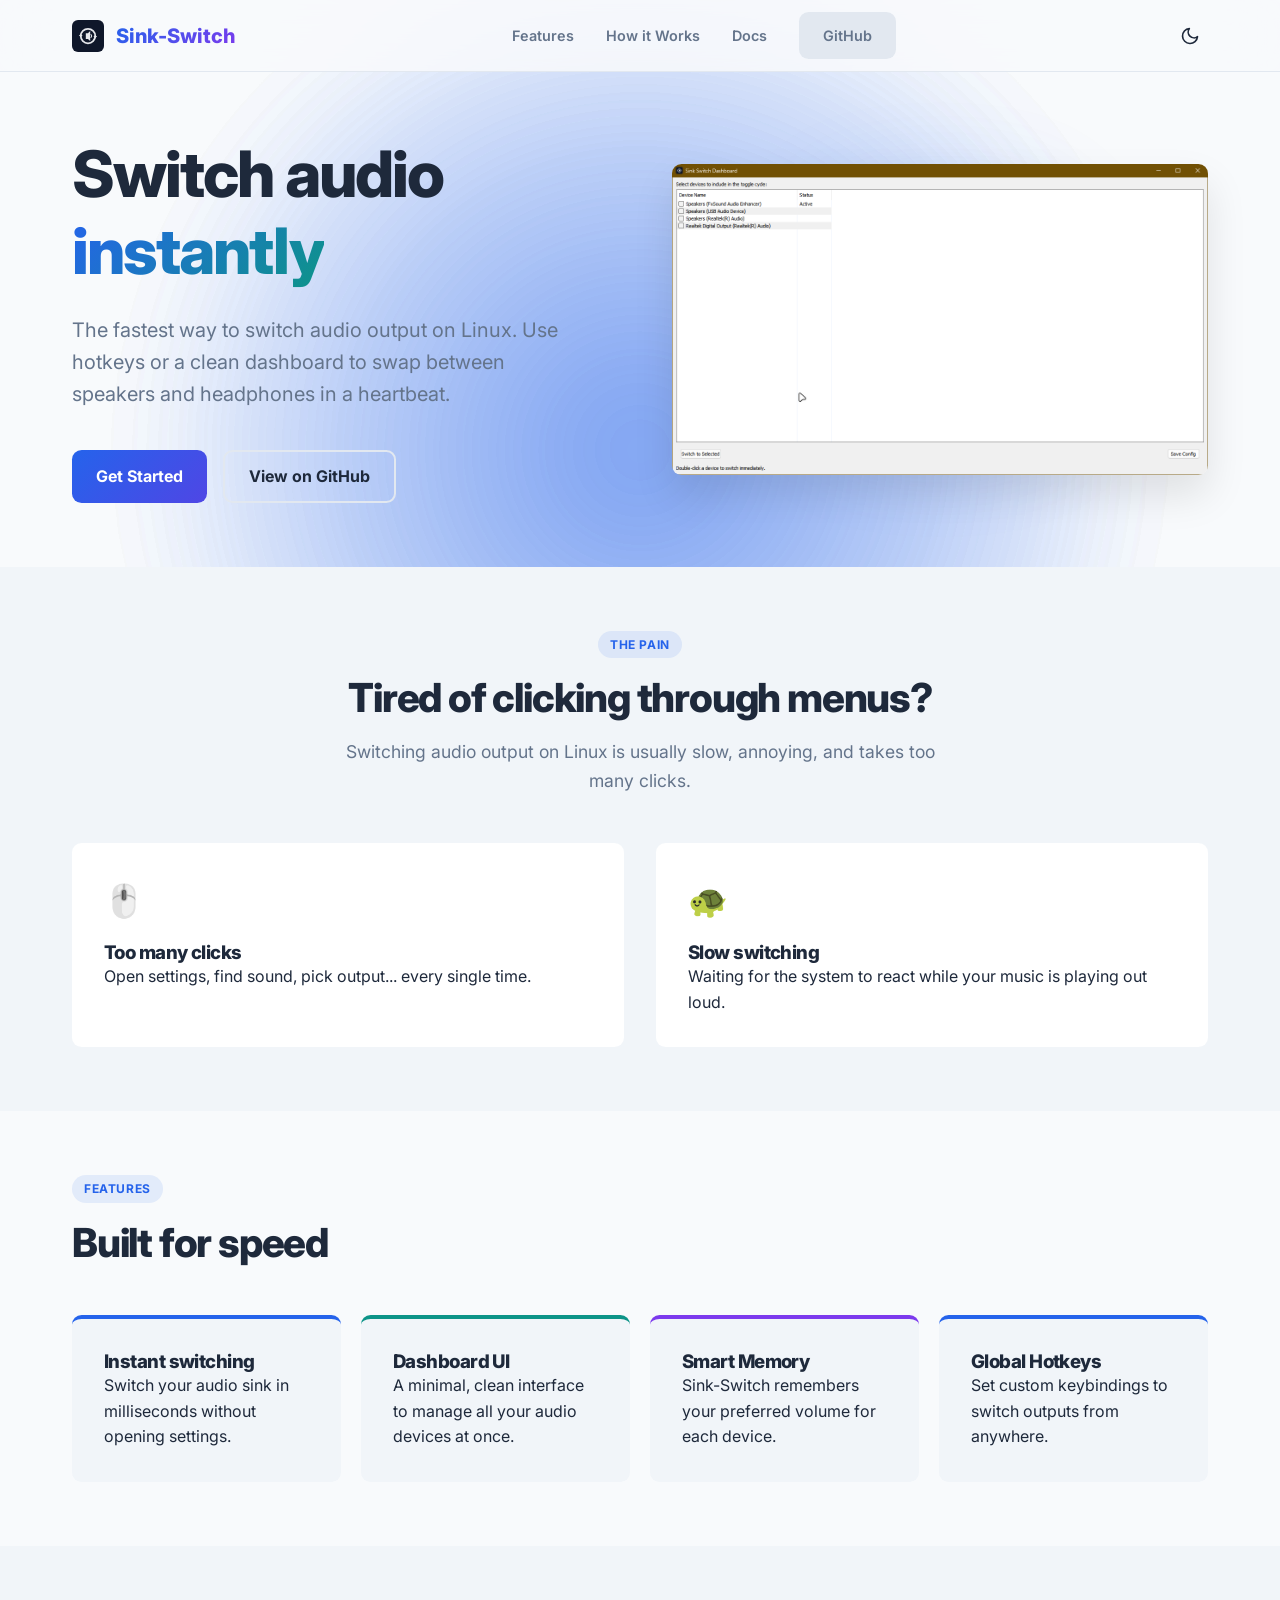
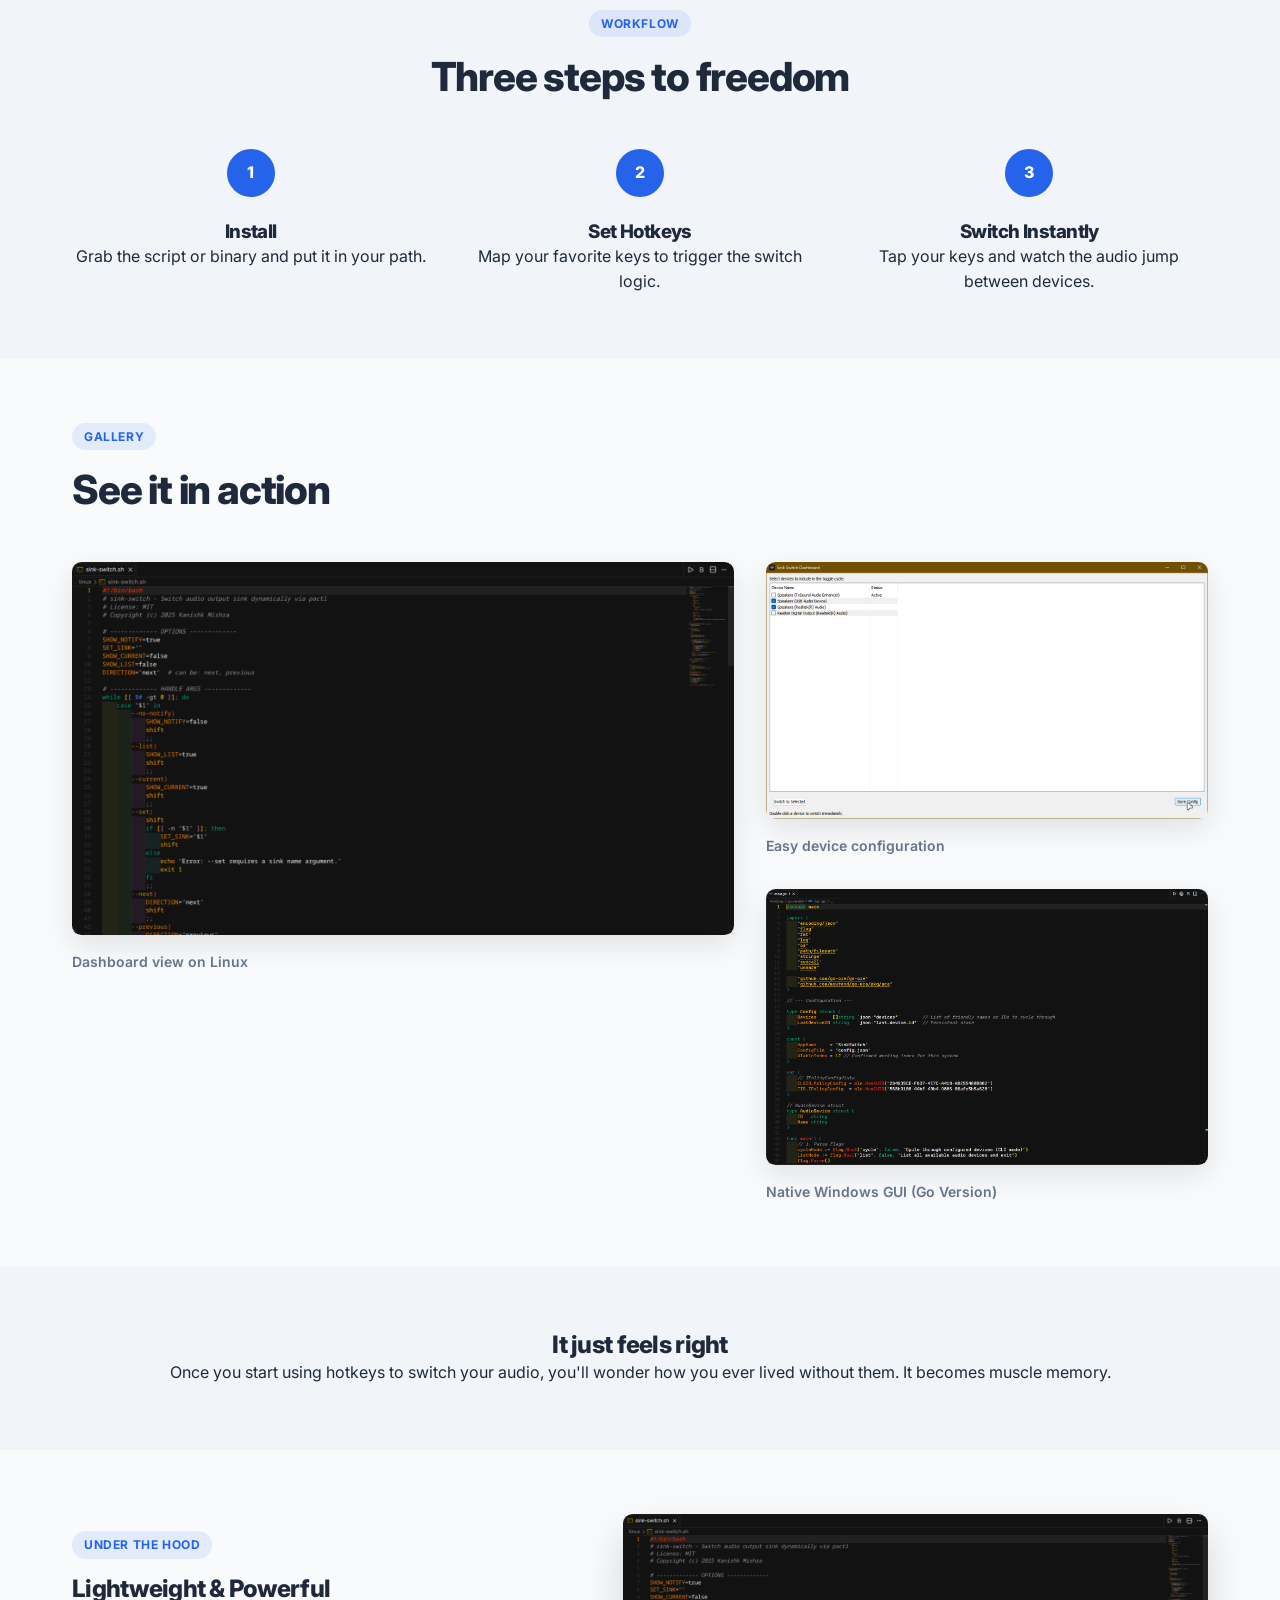
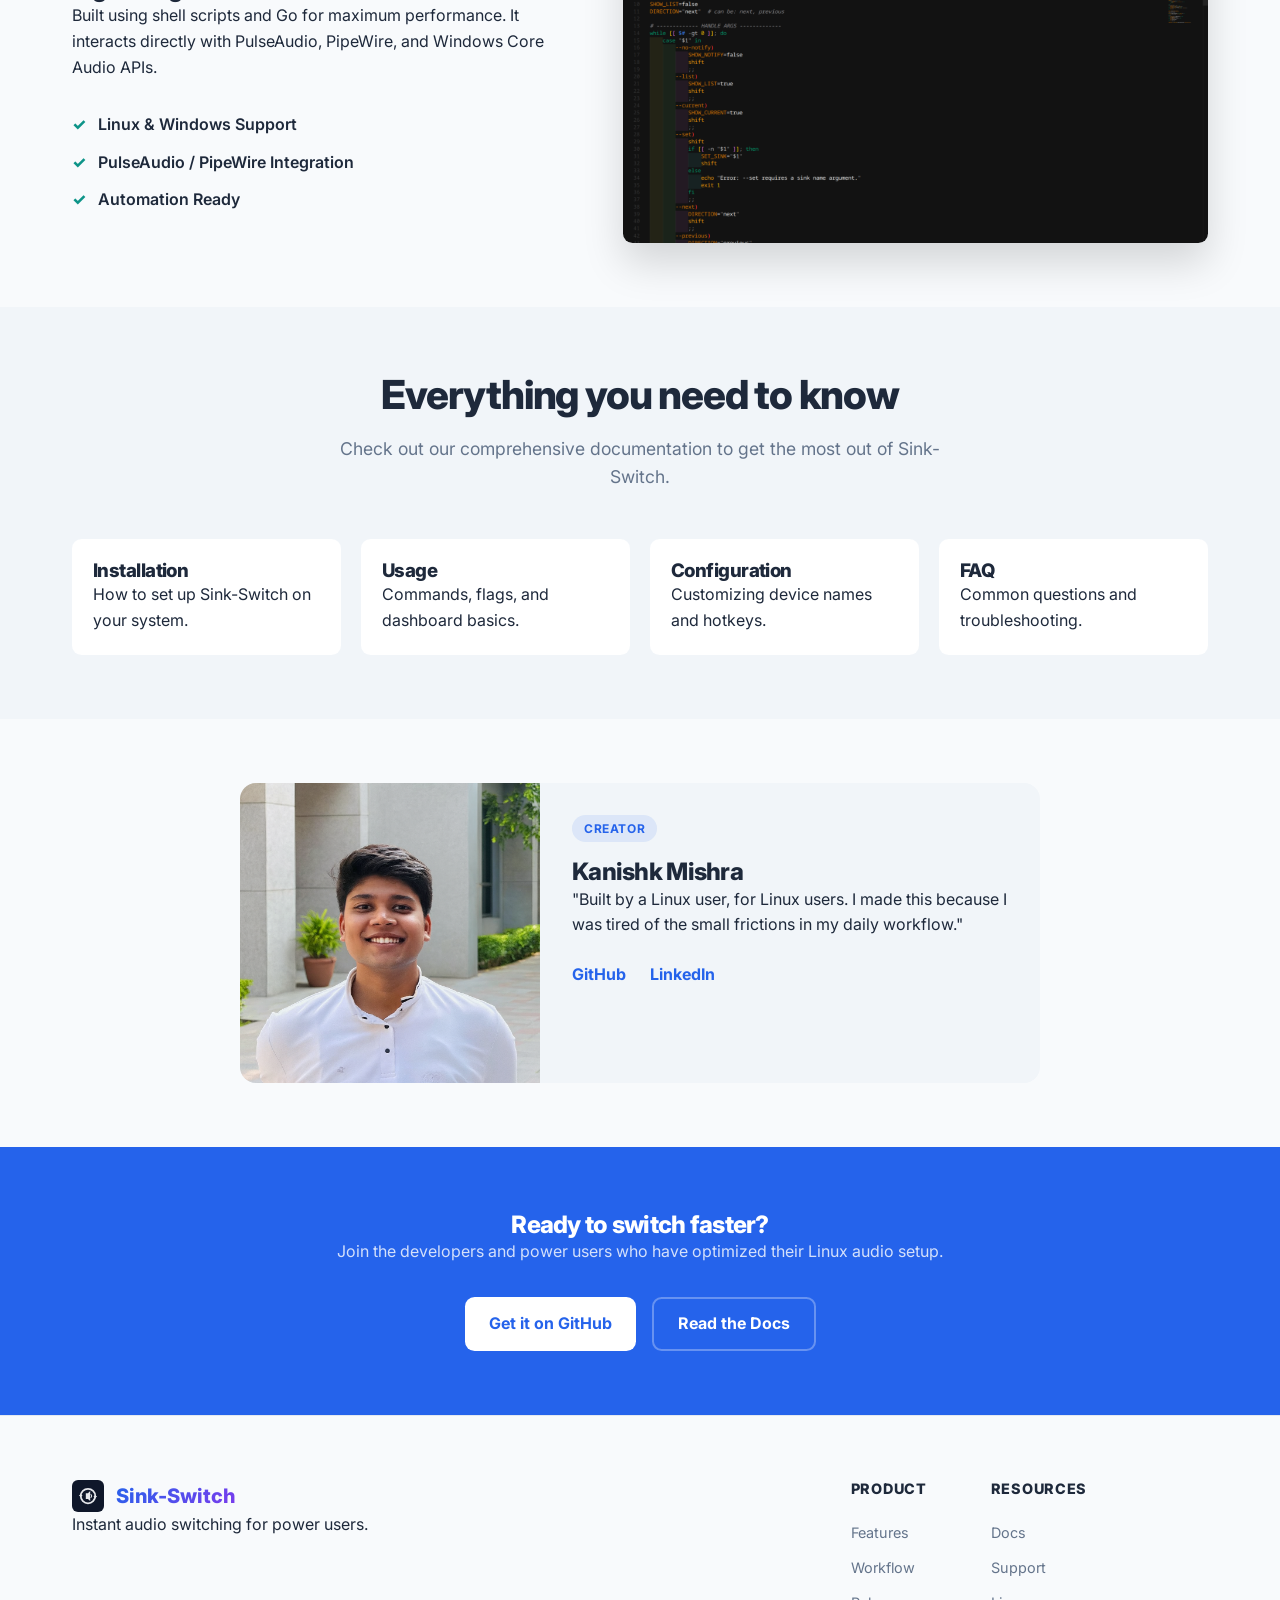
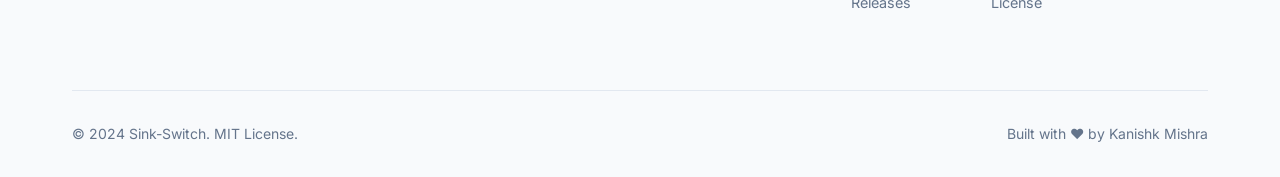
==== site/index.html @ eeabbedd "Added a site dir" ====
<!DOCTYPE html>
<html lang="en">
<head>
    <meta charset="UTF-8">
    <meta name="viewport" content="width=device-width, initial-scale=1.0">
    <title>Sink-Switch | Instant Audio Switching</title>
    <link rel="preconnect" href="https://fonts.googleapis.com">
    <link rel="preconnect" href="https://fonts.gstatic.com" crossorigin>
    <link href="https://fonts.googleapis.com/css2?family=Inter:wght@400;600;700;800&family=JetBrains+Mono&display=swap" rel="stylesheet">
    <link rel="stylesheet" href="style.css">
    <script>
        (function() {
            const theme = localStorage.getItem('theme') || (window.matchMedia('(prefers-color-scheme: dark)').matches ? 'dark' : 'light');
            if (theme === 'dark') document.documentElement.classList.add('dark-theme');
        })();
    </script>
</head>
<body>
    <header>
        <div class="container nav-container">
            <div class="logo">
                <img src="assets/logo.svg" alt="Sink-Switch Logo" class="logo-img">
                <span class="logo-text">Sink-Switch</span>
            </div>
            <nav class="desktop-nav">
                <a href="#features">Features</a>
                <a href="#how-it-works">How it Works</a>
                <a href="docs/getting-started/index.html">Docs</a>
                <a href="https://github.com/kanishkmishra/Sink-Switch" class="btn btn-secondary">GitHub</a>
            </nav>
            <button id="theme-toggle" aria-label="Toggle Theme">
                <svg class="sun-icon" xmlns="http://www.w3.org/2000/svg" width="20" height="20" viewBox="0 0 24 24" fill="none" stroke="currentColor" stroke-width="2" stroke-linecap="round" stroke-linejoin="round"><circle cx="12" cy="12" r="5"/><line x1="12" y1="1" x2="12" y2="3"/><line x1="12" y1="21" x2="12" y2="23"/><line x1="4.22" y1="4.22" x2="5.64" y2="5.64"/><line x1="18.36" y1="18.36" x2="19.78" y2="19.78"/><line x1="1" y1="12" x2="3" y2="12"/><line x1="21" y1="12" x2="23" y2="12"/><line x1="4.22" y1="19.78" x2="5.64" y2="18.36"/><line x1="18.36" y1="5.64" x2="19.78" y2="4.22"/></svg>
                <svg class="moon-icon" xmlns="http://www.w3.org/2000/svg" width="20" height="20" viewBox="0 0 24 24" fill="none" stroke="currentColor" stroke-width="2" stroke-linecap="round" stroke-linejoin="round"><path d="M21 12.79A9 9 0 1 1 11.21 3 7 7 0 0 0 21 12.79z"/></svg>
            </button>
            <button id="mobile-menu-toggle" aria-label="Toggle Menu">
                <span></span>
                <span></span>
                <span></span>
            </button>
        </div>
    </header>

    <main>
        <!-- Hero Section -->
        <section class="hero section-spacing">
            <div class="container">
                <div class="hero-content">
                    <h1 class="hero-headline">Switch audio <span class="accent-text">instantly</span></h1>
                    <p class="hero-subheadline">The fastest way to switch audio output on Linux. Use hotkeys or a clean dashboard to swap between speakers and headphones in a heartbeat.</p>
                    <div class="hero-ctas">
                        <a href="#how-it-works" class="btn btn-primary">Get Started</a>
                        <a href="https://github.com/kanishkmishra/Sink-Switch" class="btn btn-outline">View on GitHub</a>
                    </div>
                </div>
                <div class="hero-visual halo-effect">
                    <img src="assets/sink_switch_gui.png" alt="Sink-Switch Dashboard" class="hero-image">
                </div>
            </div>
        </section>

        <!-- Problem Section -->
        <section class="problem section-spacing bg-low">
            <div class="container">
                <div class="section-header center">
                    <span class="badge">The Pain</span>
                    <h2>Tired of clicking through menus?</h2>
                    <p>Switching audio output on Linux is usually slow, annoying, and takes too many clicks.</p>
                </div>
                <div class="problem-grid">
                    <div class="problem-card">
                        <div class="icon">🖱️</div>
                        <h3>Too many clicks</h3>
                        <p>Open settings, find sound, pick output... every single time.</p>
                    </div>
                    <div class="problem-card">
                        <div class="icon">🐢</div>
                        <h3>Slow switching</h3>
                        <p>Waiting for the system to react while your music is playing out loud.</p>
                    </div>
                </div>
            </div>
        </section>

        <!-- Features Grid -->
        <section id="features" class="features section-spacing">
            <div class="container">
                <div class="section-header">
                    <span class="badge">Features</span>
                    <h2>Built for speed</h2>
                </div>
                <div class="features-grid">
                    <div class="feature-card accent-primary">
                        <h3>Instant switching</h3>
                        <p>Switch your audio sink in milliseconds without opening settings.</p>
                    </div>
                    <div class="feature-card accent-secondary">
                        <h3>Dashboard UI</h3>
                        <p>A minimal, clean interface to manage all your audio devices at once.</p>
                    </div>
                    <div class="feature-card accent-tertiary">
                        <h3>Smart Memory</h3>
                        <p>Sink-Switch remembers your preferred volume for each device.</p>
                    </div>
                    <div class="feature-card accent-primary">
                        <h3>Global Hotkeys</h3>
                        <p>Set custom keybindings to switch outputs from anywhere.</p>
                    </div>
                </div>
            </div>
        </section>

        <!-- How It Works -->
        <section id="how-it-works" class="how-it-works section-spacing bg-low">
            <div class="container">
                <div class="section-header center">
                    <span class="badge">Workflow</span>
                    <h2>Three steps to freedom</h2>
                </div>
                <div class="steps-grid">
                    <div class="step">
                        <div class="step-num">1</div>
                        <h3>Install</h3>
                        <p>Grab the script or binary and put it in your path.</p>
                    </div>
                    <div class="step">
                        <div class="step-num">2</div>
                        <h3>Set Hotkeys</h3>
                        <p>Map your favorite keys to trigger the switch logic.</p>
                    </div>
                    <div class="step">
                        <div class="step-num">3</div>
                        <h3>Switch Instantly</h3>
                        <p>Tap your keys and watch the audio jump between devices.</p>
                    </div>
                </div>
            </div>
        </section>

        <!-- Screenshots / Demo -->
        <section class="screenshots section-spacing">
            <div class="container">
                <div class="section-header">
                    <span class="badge">Gallery</span>
                    <h2>See it in action</h2>
                </div>
                <div class="screenshots-grid">
                    <div class="screenshot-item halo-effect">
                        <img src="assets/linux_version_sink_switch.png" alt="Linux Dashboard UI">
                        <p class="caption">Dashboard view on Linux</p>
                    </div>
                    <div class="screenshot-item halo-effect">
                        <img src="assets/sink_switch_configuration.png" alt="Configuration UI">
                        <p class="caption">Easy device configuration</p>
                    </div>
                    <div class="screenshot-item halo-effect">
                        <img src="assets/go_version.png" alt="Windows Go Version">
                        <p class="caption">Native Windows GUI (Go Version)</p>
                    </div>
                </div>
            </div>
        </section>

        <!-- Experience Section -->
        <section class="experience section-spacing bg-low">
            <div class="container">
                <div class="experience-content center">
                    <h2>It just feels right</h2>
                    <p>Once you start using hotkeys to switch your audio, you'll wonder how you ever lived without them. It becomes muscle memory.</p>
                </div>
            </div>
        </section>

        <!-- Light Tech Section -->
        <section class="tech section-spacing">
            <div class="container">
                <div class="tech-grid">
                    <div class="tech-info">
                        <span class="badge">Under the hood</span>
                        <h2>Lightweight & Powerful</h2>
                        <p>Built using shell scripts and Go for maximum performance. It interacts directly with PulseAudio, PipeWire, and Windows Core Audio APIs.</p>
                        <ul class="tech-list">
                            <li>Linux & Windows Support</li>
                            <li>PulseAudio / PipeWire Integration</li>
                            <li>Automation Ready</li>
                        </ul>
                    </div>
                    <div class="tech-visual">
                        <img src="assets/linux_version_sink_switch.png" alt="Code Screenshot" class="code-img">
                    </div>
                </div>
            </div>
        </section>

        <!-- Docs Preview Section -->
        <section class="docs-preview section-spacing bg-low">
            <div class="container">
                <div class="section-header center">
                    <h2>Everything you need to know</h2>
                    <p>Check out our comprehensive documentation to get the most out of Sink-Switch.</p>
                </div>
                <div class="docs-grid">
                    <a href="docs/installation/index.html" class="docs-card">
                        <h3>Installation</h3>
                        <p>How to set up Sink-Switch on your system.</p>
                    </a>
                    <a href="docs/usage/index.html" class="docs-card">
                        <h3>Usage</h3>
                        <p>Commands, flags, and dashboard basics.</p>
                    </a>
                    <a href="docs/configuration/index.html" class="docs-card">
                        <h3>Configuration</h3>
                        <p>Customizing device names and hotkeys.</p>
                    </a>
                    <a href="docs/faq/index.html" class="docs-card">
                        <h3>FAQ</h3>
                        <p>Common questions and troubleshooting.</p>
                    </a>
                </div>
            </div>
        </section>

        <!-- Creator Section -->
        <section class="creator section-spacing">
            <div class="container">
                <div class="creator-card">
                    <div class="creator-image">
                        <img src="assets/profile.png" alt="Kanishk Mishra">
                    </div>
                    <div class="creator-info">
                        <span class="badge">Creator</span>
                        <h2>Kanishk Mishra</h2>
                        <p>"Built by a Linux user, for Linux users. I made this because I was tired of the small frictions in my daily workflow."</p>
                        <div class="social-links">
                            <a href="https://github.com/kanishkmishra">GitHub</a>
                            <a href="https://linkedin.com/in/kanishk-mishra">LinkedIn</a>
                        </div>
                    </div>
                </div>
            </div>
        </section>

        <!-- Final CTA Section -->
        <section class="final-cta section-spacing bg-primary">
            <div class="container center">
                <h2 class="text-white">Ready to switch faster?</h2>
                <p class="text-white-muted">Join the developers and power users who have optimized their Linux audio setup.</p>
                <div class="hero-ctas">
                    <a href="https://github.com/kanishkmishra/Sink-Switch" class="btn btn-white">Get it on GitHub</a>
                    <a href="docs/getting-started/index.html" class="btn btn-white-outline">Read the Docs</a>
                </div>
            </div>
        </section>
    </main>

    <footer>
        <div class="container">
            <div class="footer-grid">
                <div class="footer-brand">
                    <div class="logo">
                        <img src="assets/logo.svg" alt="Sink-Switch Logo" class="logo-img">
                        <span class="logo-text">Sink-Switch</span>
                    </div>
                    <p>Instant audio switching for power users.</p>
                </div>
                <div class="footer-links">
                    <div class="link-group">
                        <h4>Product</h4>
                        <a href="#features">Features</a>
                        <a href="#how-it-works">Workflow</a>
                        <a href="https://github.com/kanishkmishra/Sink-Switch">Releases</a>
                    </div>
                    <div class="link-group">
                        <h4>Resources</h4>
                        <a href="docs/getting-started/index.html">Docs</a>
                        <a href="https://github.com/kanishkmishra/Sink-Switch/issues">Support</a>
                        <a href="LICENSE">License</a>
                    </div>
                </div>
            </div>
            <div class="footer-bottom">
                <p>&copy; 2024 Sink-Switch. MIT License.</p>
                <p>Built with ❤️ by Kanishk Mishra</p>
            </div>
        </div>
    </footer>

    <script src="script.js"></script>
</body>
</html>
---- site/style.css ----
:root {
    /* Colors - Light Mode (Tonal Azure & Midnight Slate) */
    --surface: #f8fafc;
    --surface-low: #f1f5f9;
    --surface-lowest: #ffffff;
    --surface-high: #e2e8f0;
    --on-surface: #1e293b;
    --on-surface-muted: #64748b;
    
    --primary: #2563eb;
    --primary-container: rgba(37, 99, 235, 0.1);
    --on-primary: #ffffff;
    
    --secondary: #0d9488;
    --secondary-container: rgba(13, 148, 136, 0.1);
    
    --tertiary: #7c3aed;
    --tertiary-container: rgba(124, 58, 237, 0.1);

    /* Geometry */
    --radius-sm: 0.4rem;
    --radius-md: 0.6rem;
    --radius-lg: 1rem;

    /* Spacing */
    --space-sm: 0.75rem;
    --space-md: 1.25rem;
    --space-lg: 2rem;
    --space-xl: 4rem;

    --container-max: 1200px;
    --header-height: 72px;
    
    --transition: 0.3s cubic-bezier(0.4, 0, 0.2, 1);
}

.dark-theme {
    --surface: #0b0f1a;
    --surface-low: #161e2e;
    --surface-lowest: #05070a;
    --surface-high: #1e293b;
    --on-surface: #f1f5f9;
    --on-surface-muted: #94a3b8;
    
    --primary: #60a5fa;
    --primary-container: rgba(96, 165, 250, 0.15);
    
    --secondary: #2dd4bf;
    --secondary-container: rgba(45, 212, 191, 0.15);
}

/* Reset & Base */
* {
    margin: 0;
    padding: 0;
    box-sizing: border-box;
}

html {
    scroll-behavior: smooth;
}

body {
    font-family: 'Inter', -apple-system, BlinkMacSystemFont, sans-serif;
    background-color: var(--surface);
    color: var(--on-surface);
    line-height: 1.6;
    overflow-x: hidden;
}

h1, h2, h3, h4 {
    font-weight: 800;
    letter-spacing: -0.03em;
    line-height: 1.2;
}

a {
    text-decoration: none;
    color: inherit;
    transition: var(--transition);
}

img {
    max-width: 100%;
    height: auto;
    display: block;
}

.container {
    max-width: var(--container-max);
    margin: 0 auto;
    padding: 0 var(--space-lg);
}

.section-spacing {
    padding: var(--space-xl) 0;
}

.bg-low { background-color: var(--surface-low); }
.bg-primary { background-color: var(--primary); }

.center { text-align: center; }
.text-white { color: #ffffff; }
.text-white-muted { color: rgba(255, 255, 255, 0.8); }

/* Badge */
.badge {
    display: inline-block;
    padding: 0.25rem 0.75rem;
    background: var(--primary-container);
    color: var(--primary);
    border-radius: 100px;
    font-size: 0.75rem;
    font-weight: 700;
    text-transform: uppercase;
    letter-spacing: 0.05em;
    margin-bottom: 1rem;
}

/* Buttons */
.btn {
    display: inline-flex;
    align-items: center;
    justify-content: center;
    padding: 0.75rem 1.5rem;
    border-radius: var(--radius-md);
    font-weight: 700;
    cursor: pointer;
    transition: var(--transition);
    border: none;
}

.btn-primary {
    background: linear-gradient(135deg, var(--primary), #4f46e5);
    color: white;
}

.btn-primary:hover {
    transform: translateY(-2px);
    box-shadow: 0 8px 20px rgba(37, 99, 235, 0.3);
}

.btn-secondary {
    background: var(--surface-high);
    color: var(--on-surface);
}

.btn-outline {
    border: 2px solid var(--surface-high);
}

.btn-outline:hover {
    background: var(--surface-high);
}

.btn-white {
    background: white;
    color: var(--primary);
}

.btn-white-outline {
    border: 2px solid rgba(255, 255, 255, 0.3);
    color: white;
}

/* Header */
header {
    position: sticky;
    top: 0;
    z-index: 100;
    height: var(--header-height);
    background: rgba(248, 250, 252, 0.85);
    backdrop-filter: blur(24px);
    border-bottom: 1px solid var(--surface-high);
    transition: var(--transition);
}

.dark-theme header {
    background: rgba(11, 15, 26, 0.85);
}

.nav-container {
    display: flex;
    align-items: center;
    justify-content: space-between;
    height: 100%;
}

.logo {
    display: flex;
    align-items: center;
    gap: 0.75rem;
}

.logo-img {
    height: 32px;
    width: 32px;
}

.logo-text {
    font-size: 1.25rem;
    font-weight: 800;
    background: linear-gradient(135deg, var(--primary), var(--tertiary));
    -webkit-background-clip: text;
    -webkit-text-fill-color: transparent;
}

.desktop-nav {
    display: flex;
    align-items: center;
    gap: 2rem;
}

.desktop-nav a {
    font-weight: 600;
    font-size: 0.9rem;
    color: var(--on-surface-muted);
}

.desktop-nav a:hover {
    color: var(--primary);
}

#theme-toggle {
    background: none;
    border: none;
    color: var(--on-surface);
    cursor: pointer;
    padding: 0.5rem;
    display: flex;
    align-items: center;
    justify-content: center;
}

.sun-icon { display: none; }
.dark-theme .sun-icon { display: block; }
.dark-theme .moon-icon { display: none; }

#mobile-menu-toggle {
    display: none;
    background: none;
    border: none;
    cursor: pointer;
    flex-direction: column;
    gap: 4px;
    padding: 8px;
}

#mobile-menu-toggle span {
    display: block;
    width: 20px;
    height: 2px;
    background: var(--on-surface);
}

/* Hero */
.hero .container {
    display: grid;
    grid-template-columns: 1fr 1fr;
    gap: var(--space-xl);
    align-items: center;
}

.hero-headline {
    font-size: 4rem;
    margin-bottom: 1.5rem;
}

.accent-text {
    background: linear-gradient(135deg, var(--primary), var(--secondary));
    -webkit-background-clip: text;
    -webkit-text-fill-color: transparent;
}

.hero-subheadline {
    font-size: 1.25rem;
    color: var(--on-surface-muted);
    margin-bottom: 2.5rem;
    max-width: 500px;
}

.hero-ctas {
    display: flex;
    gap: 1rem;
}

.hero-visual {
    position: relative;
}

.hero-image {
    border-radius: var(--radius-md);
    box-shadow: 0 20px 40px rgba(0,0,0,0.1);
    z-index: 2;
    position: relative;
}

.halo-effect::after {
    content: '';
    position: absolute;
    top: 50%;
    left: 50%;
    transform: translate(-50%, -50%);
    width: 100%;
    height: 100%;
    background: radial-gradient(circle, var(--primary) 0%, transparent 65%);
    filter: blur(40px);
    opacity: 0.25;
    z-index: -1;
}

/* Problem Section */
.section-header {
    margin-bottom: 3rem;
}

.section-header h2 {
    font-size: 2.5rem;
    margin-bottom: 1rem;
}

.section-header p {
    color: var(--on-surface-muted);
    font-size: 1.1rem;
    max-width: 600px;
}

.section-header.center p {
    margin: 0 auto;
}

.problem-grid {
    display: grid;
    grid-template-columns: 1fr 1fr;
    gap: var(--space-lg);
}

.problem-card {
    background: var(--surface-lowest);
    padding: var(--space-lg);
    border-radius: var(--radius-md);
    transition: var(--transition);
}

.problem-card .icon {
    font-size: 2rem;
    margin-bottom: 1rem;
}

/* Features Grid */
.features-grid {
    display: grid;
    grid-template-columns: repeat(auto-fit, minmax(250px, 1fr));
    gap: var(--space-md);
}

.feature-card {
    background: var(--surface-low);
    padding: var(--space-lg);
    border-radius: var(--radius-md);
    border-top: 4px solid var(--primary);
    transition: var(--transition);
}

.feature-card:hover {
    transform: translateY(-4px);
    background: var(--surface-lowest);
    box-shadow: 0 12px 24px rgba(0,0,0,0.05);
}

.feature-card.accent-primary { border-top-color: var(--primary); }
.feature-card.accent-secondary { border-top-color: var(--secondary); }
.feature-card.accent-tertiary { border-top-color: var(--tertiary); }

/* Steps */
.steps-grid {
    display: grid;
    grid-template-columns: repeat(3, 1fr);
    gap: var(--space-lg);
}

.step {
    text-align: center;
}

.step-num {
    width: 48px;
    height: 48px;
    background: var(--primary);
    color: white;
    border-radius: 50%;
    display: flex;
    align-items: center;
    justify-content: center;
    font-weight: 800;
    margin: 0 auto 1.5rem;
}

/* Screenshots */
.screenshots-grid {
    display: grid;
    grid-template-columns: 1.5fr 1fr;
    grid-template-rows: auto auto;
    gap: var(--space-lg);
}

.screenshot-item:first-child {
    grid-row: span 2;
}

.screenshot-item img {
    border-radius: var(--radius-md);
    box-shadow: 0 10px 30px rgba(0,0,0,0.1);
    margin-bottom: 1rem;
}

.caption {
    font-size: 0.875rem;
    color: var(--on-surface-muted);
    font-weight: 600;
}

/* Tech Section */
.tech-grid {
    display: grid;
    grid-template-columns: 1fr 1.2fr;
    gap: var(--space-xl);
    align-items: center;
}

.tech-list {
    list-style: none;
    margin-top: 2rem;
}

.tech-list li {
    display: flex;
    align-items: center;
    gap: 0.75rem;
    margin-bottom: 0.75rem;
    font-weight: 600;
}

.tech-list li::before {
    content: '✓';
    color: var(--secondary);
    font-weight: 800;
}

.code-img {
    border-radius: var(--radius-md);
    box-shadow: 0 20px 40px rgba(0,0,0,0.15);
}

/* Docs Grid */
.docs-grid {
    display: grid;
    grid-template-columns: repeat(auto-fit, minmax(200px, 1fr));
    gap: var(--space-md);
}

.docs-card {
    background: var(--surface-lowest);
    padding: var(--space-md);
    border-radius: var(--radius-md);
    border: 1px solid transparent;
}

.docs-card:hover {
    border-color: var(--primary);
}

/* Creator Card */
.creator-card {
    display: flex;
    background: var(--surface-low);
    border-radius: var(--radius-lg);
    overflow: hidden;
    max-width: 800px;
    margin: 0 auto;
}

.creator-image {
    width: 300px;
    flex-shrink: 0;
}

.creator-image img {
    width: 100%;
    height: 100%;
    object-fit: cover;
}

.creator-info {
    padding: var(--space-lg);
}

.social-links {
    display: flex;
    gap: 1.5rem;
    margin-top: 1.5rem;
}

.social-links a {
    font-weight: 700;
    color: var(--primary);
}

/* Footer */
footer {
    padding: var(--space-xl) 0 var(--space-lg);
    border-top: 1px solid var(--surface-high);
}

.footer-grid {
    display: grid;
    grid-template-columns: 2fr 1fr;
    gap: var(--space-xl);
    margin-bottom: var(--space-xl);
}

.footer-links {
    display: flex;
    gap: var(--space-xl);
}

.link-group h4 {
    margin-bottom: 1.5rem;
    font-size: 0.9rem;
    text-transform: uppercase;
    letter-spacing: 0.05em;
}

.link-group a {
    display: block;
    margin-bottom: 0.75rem;
    color: var(--on-surface-muted);
    font-size: 0.9rem;
}

.footer-bottom {
    display: flex;
    justify-content: space-between;
    padding-top: var(--space-lg);
    border-top: 1px solid var(--surface-high);
    color: var(--on-surface-muted);
    font-size: 0.875rem;
}

/* Final CTA Section */
.final-cta .hero-ctas {
    justify-content: center;
    margin-top: 2rem;
}

/* Mobile */
@media (max-width: 992px) {
    .hero .container, .tech-grid, .footer-grid {
        grid-template-columns: 1fr;
        gap: var(--space-lg);
    }
    
    .hero-headline { font-size: 3rem; }
    
    .creator-card { flex-direction: column; }
    .creator-image { width: 100%; height: 300px; }
}

@media (max-width: 768px) {
    .desktop-nav { display: none; }
    
    #mobile-menu-toggle {
        display: flex;
    }
    
    .problem-grid, .steps-grid, .screenshots-grid {
        grid-template-columns: 1fr;
    }
    
    .screenshot-item:first-child { grid-row: auto; }
}
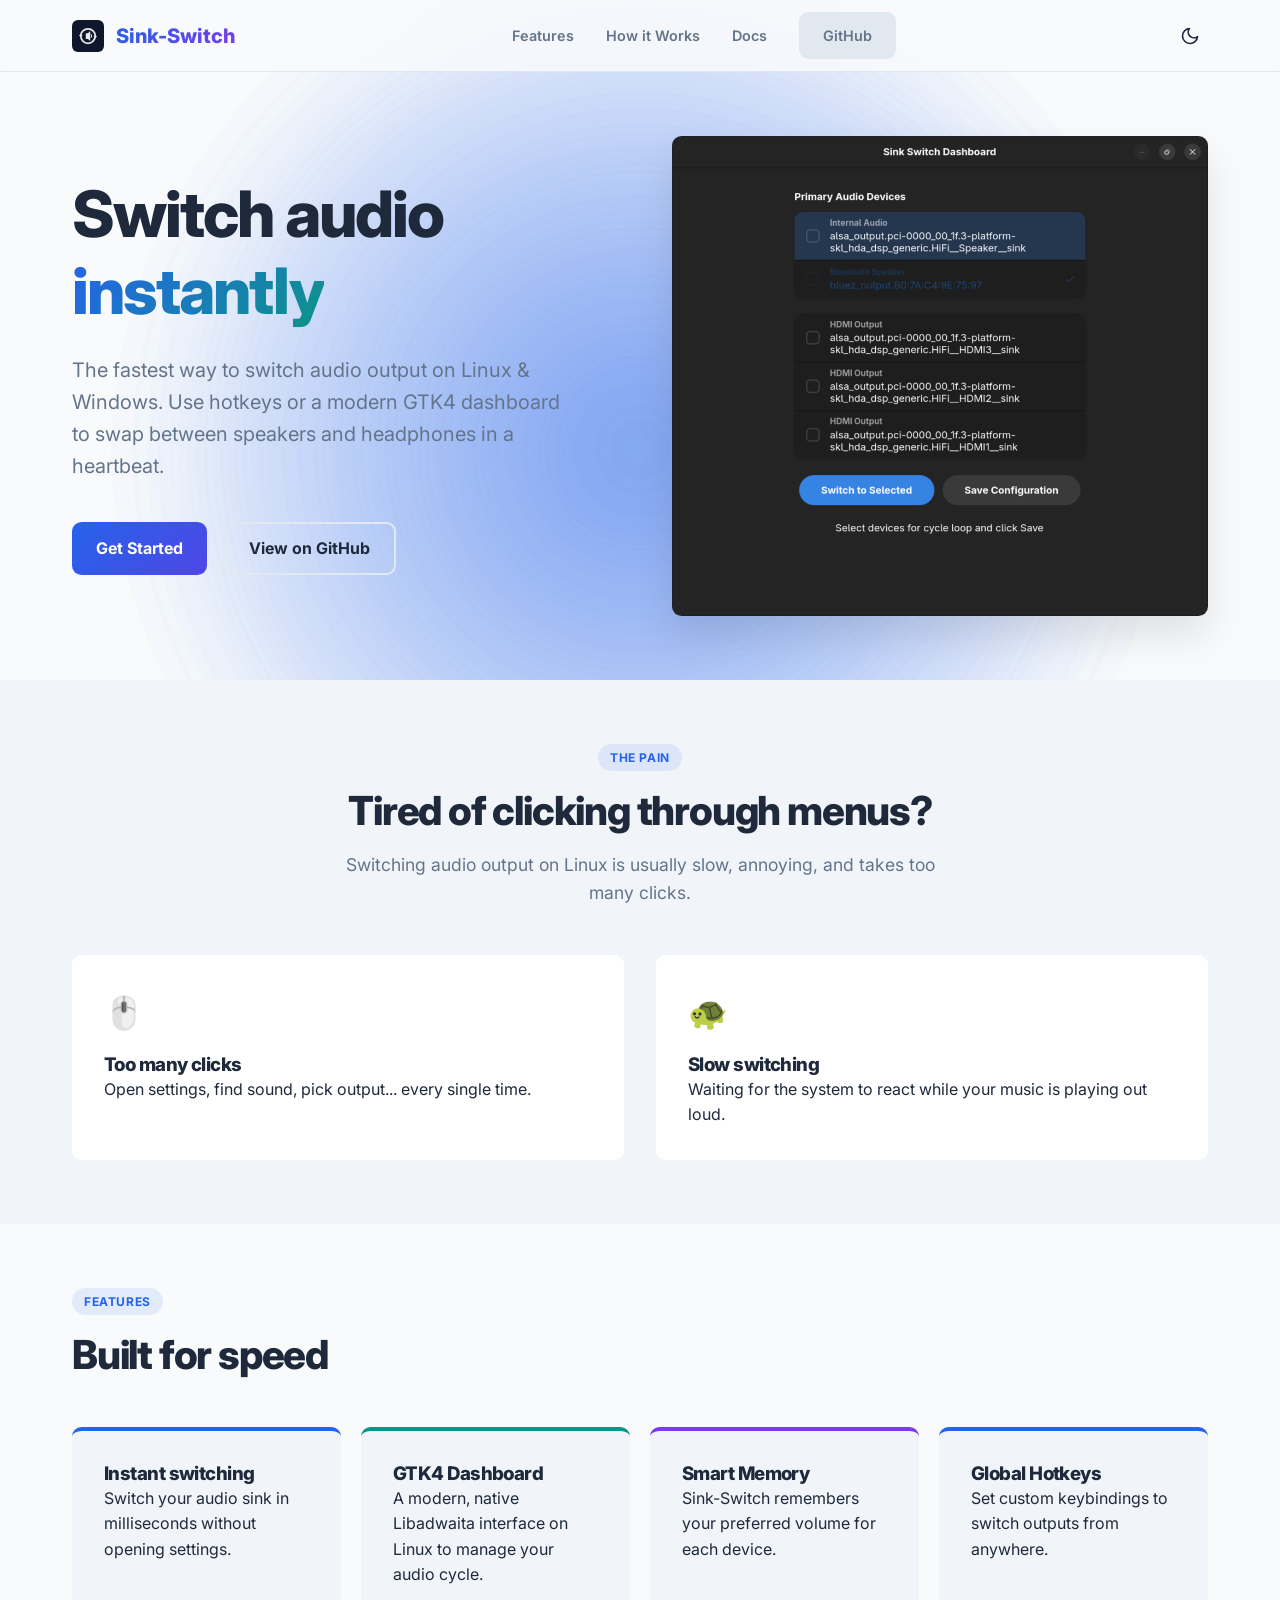
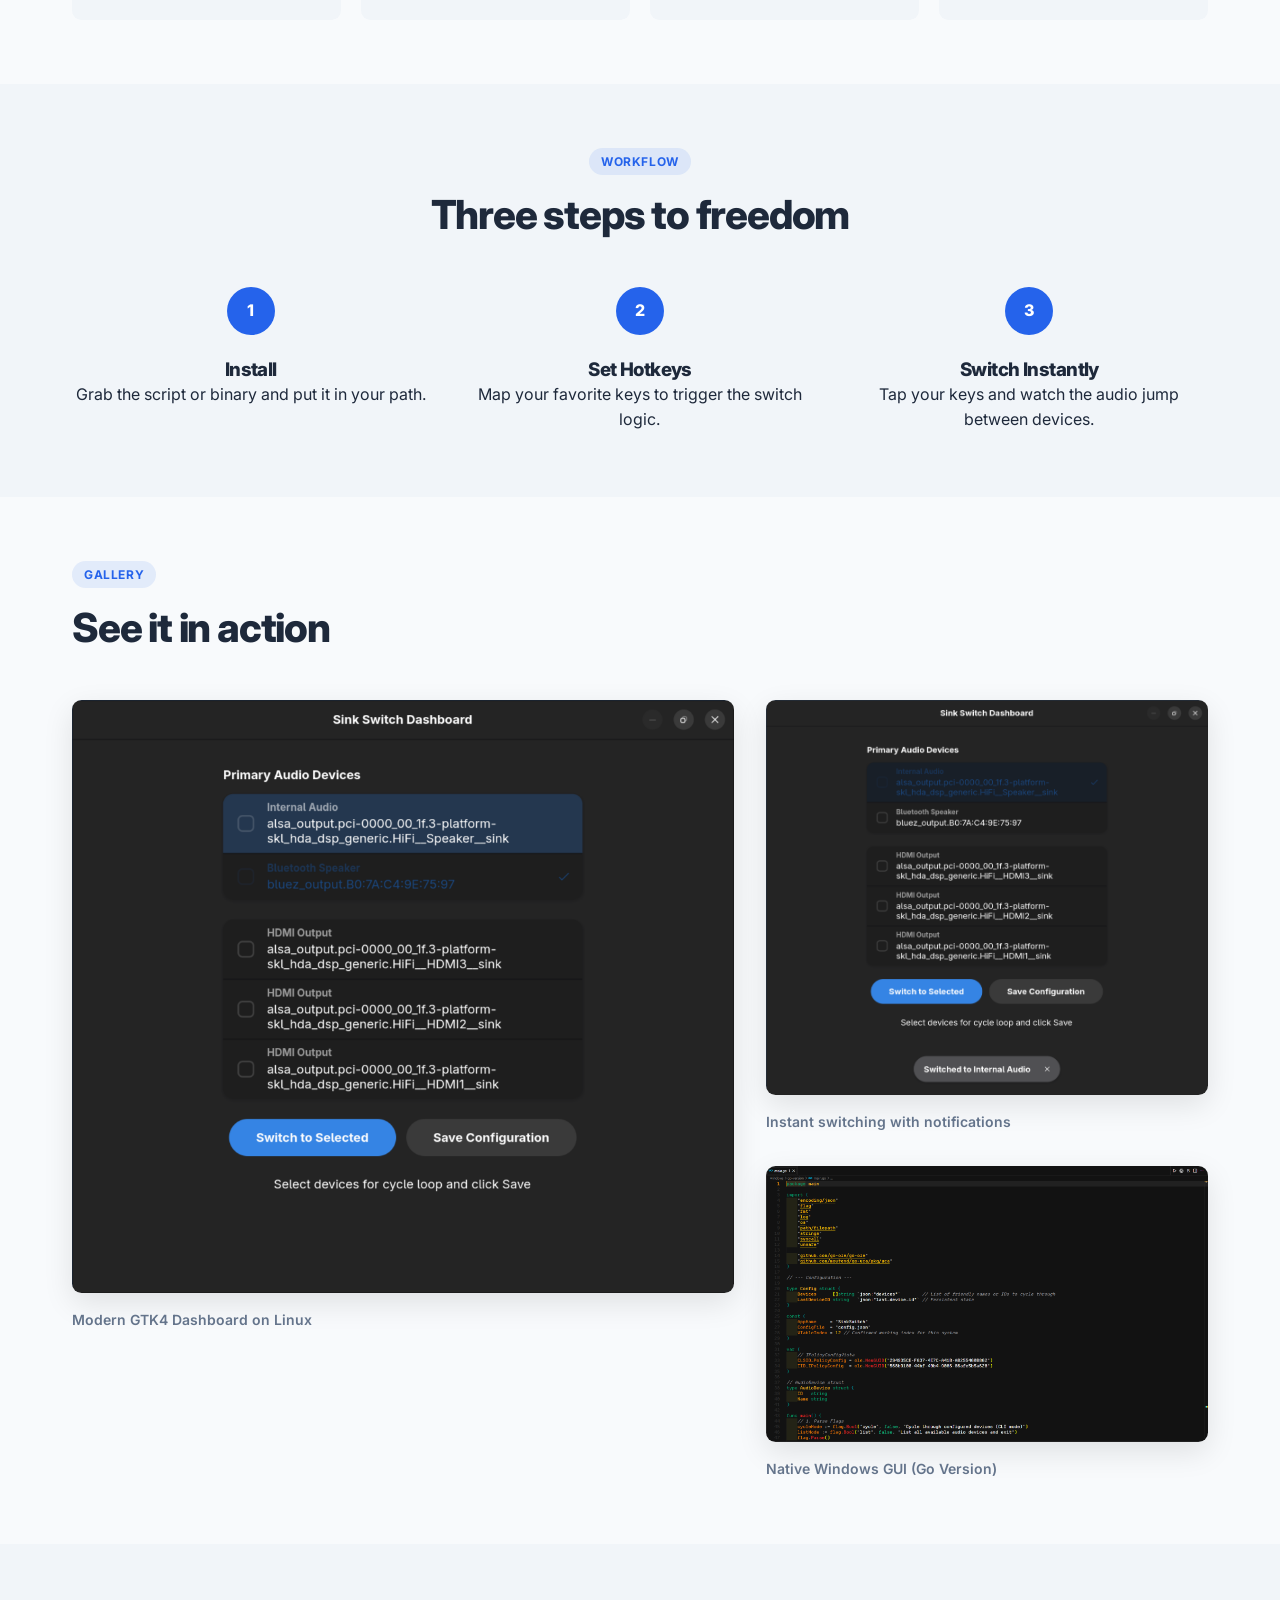
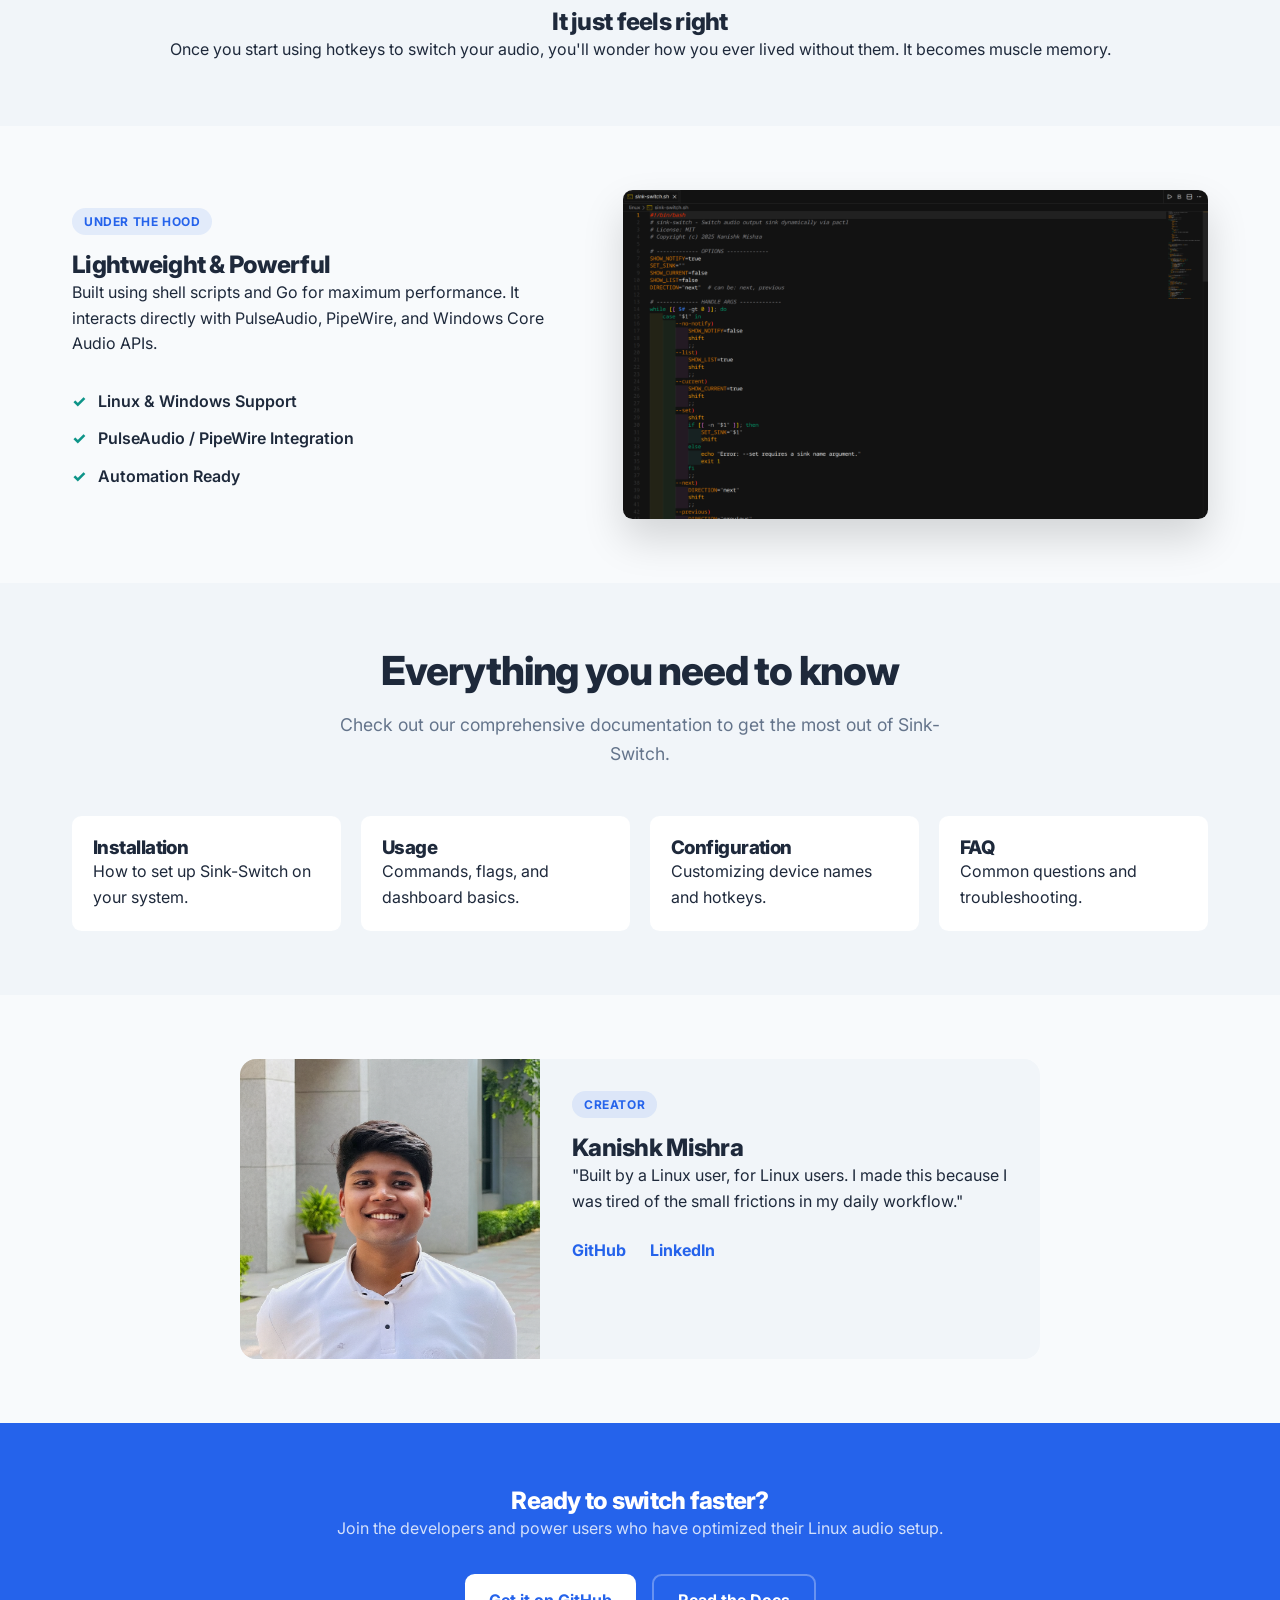
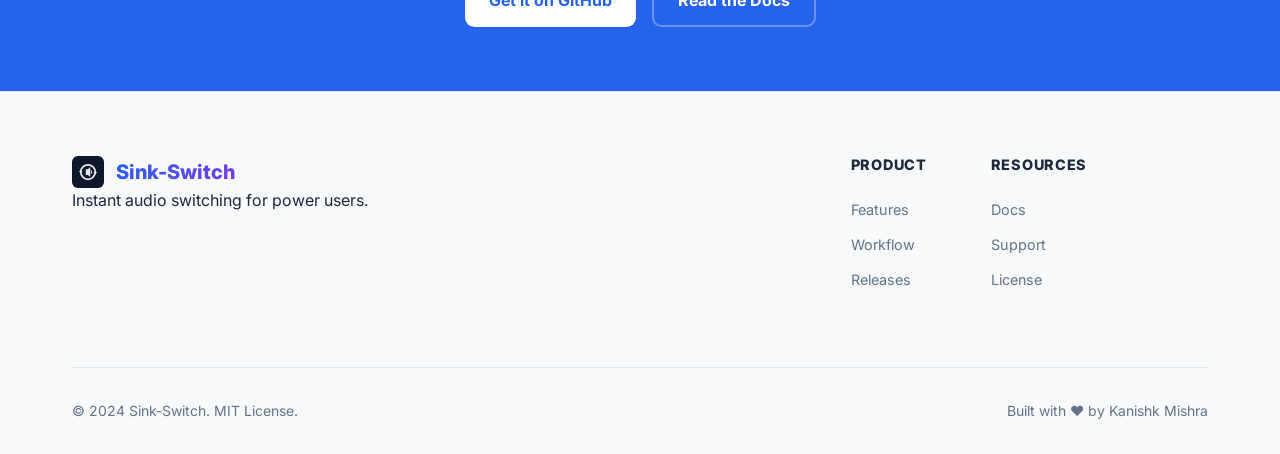
==== commit c4dd6fa9: "Update documentation and website for Linux GTK4 GUI" ====
--- a/site/index.html
+++ b/site/index.html
@@ -4,6 +4,7 @@
     <meta charset="UTF-8">
     <meta name="viewport" content="width=device-width, initial-scale=1.0">
     <title>Sink-Switch | Instant Audio Switching</title>
+    <link rel="icon" type="image/svg+xml" href="assets/logo.svg" class="favicon">
     <link rel="preconnect" href="https://fonts.googleapis.com">
     <link rel="preconnect" href="https://fonts.gstatic.com" crossorigin>
     <link href="https://fonts.googleapis.com/css2?family=Inter:wght@400;600;700;800&family=JetBrains+Mono&display=swap" rel="stylesheet">
@@ -26,7 +27,7 @@
                 <a href="#features">Features</a>
                 <a href="#how-it-works">How it Works</a>
                 <a href="docs/getting-started/index.html">Docs</a>
-                <a href="https://github.com/kanishkmishra/Sink-Switch" class="btn btn-secondary">GitHub</a>
+                <a href="https://github.com/KanishkMishra143/Sink-Switch" class="btn btn-secondary">GitHub</a>
             </nav>
             <button id="theme-toggle" aria-label="Toggle Theme">
                 <svg class="sun-icon" xmlns="http://www.w3.org/2000/svg" width="20" height="20" viewBox="0 0 24 24" fill="none" stroke="currentColor" stroke-width="2" stroke-linecap="round" stroke-linejoin="round"><circle cx="12" cy="12" r="5"/><line x1="12" y1="1" x2="12" y2="3"/><line x1="12" y1="21" x2="12" y2="23"/><line x1="4.22" y1="4.22" x2="5.64" y2="5.64"/><line x1="18.36" y1="18.36" x2="19.78" y2="19.78"/><line x1="1" y1="12" x2="3" y2="12"/><line x1="21" y1="12" x2="23" y2="12"/><line x1="4.22" y1="19.78" x2="5.64" y2="18.36"/><line x1="18.36" y1="5.64" x2="19.78" y2="4.22"/></svg>
@@ -46,14 +47,14 @@
             <div class="container">
                 <div class="hero-content">
                     <h1 class="hero-headline">Switch audio <span class="accent-text">instantly</span></h1>
-                    <p class="hero-subheadline">The fastest way to switch audio output on Linux. Use hotkeys or a clean dashboard to swap between speakers and headphones in a heartbeat.</p>
+                    <p class="hero-subheadline">The fastest way to switch audio output on Linux & Windows. Use hotkeys or a modern GTK4 dashboard to swap between speakers and headphones in a heartbeat.</p>
                     <div class="hero-ctas">
                         <a href="#how-it-works" class="btn btn-primary">Get Started</a>
-                        <a href="https://github.com/kanishkmishra/Sink-Switch" class="btn btn-outline">View on GitHub</a>
+                        <a href="https://github.com/KanishkMishra143/Sink-Switch" class="btn btn-outline">View on GitHub</a>
                     </div>
                 </div>
                 <div class="hero-visual halo-effect">
-                    <img src="assets/sink_switch_gui.png" alt="Sink-Switch Dashboard" class="hero-image">
+                    <img src="assets/linux_gui.png" alt="Sink-Switch Linux GTK4 Dashboard" class="hero-image">
                 </div>
             </div>
         </section>
@@ -94,8 +95,8 @@
                         <p>Switch your audio sink in milliseconds without opening settings.</p>
                     </div>
                     <div class="feature-card accent-secondary">
-                        <h3>Dashboard UI</h3>
-                        <p>A minimal, clean interface to manage all your audio devices at once.</p>
+                        <h3>GTK4 Dashboard</h3>
+                        <p>A modern, native Libadwaita interface on Linux to manage your audio cycle.</p>
                     </div>
                     <div class="feature-card accent-tertiary">
                         <h3>Smart Memory</h3>
@@ -145,12 +146,12 @@
                 </div>
                 <div class="screenshots-grid">
                     <div class="screenshot-item halo-effect">
-                        <img src="assets/linux_version_sink_switch.png" alt="Linux Dashboard UI">
-                        <p class="caption">Dashboard view on Linux</p>
+                        <img src="assets/linux_gui.png" alt="Linux GTK4 Dashboard UI">
+                        <p class="caption">Modern GTK4 Dashboard on Linux</p>
                     </div>
                     <div class="screenshot-item halo-effect">
-                        <img src="assets/sink_switch_configuration.png" alt="Configuration UI">
-                        <p class="caption">Easy device configuration</p>
+                        <img src="assets/linux_switched_to_internal_audio.png" alt="Linux Notification">
+                        <p class="caption">Instant switching with notifications</p>
                     </div>
                     <div class="screenshot-item halo-effect">
                         <img src="assets/go_version.png" alt="Windows Go Version">
@@ -231,8 +232,8 @@
                         <h2>Kanishk Mishra</h2>
                         <p>"Built by a Linux user, for Linux users. I made this because I was tired of the small frictions in my daily workflow."</p>
                         <div class="social-links">
-                            <a href="https://github.com/kanishkmishra">GitHub</a>
-                            <a href="https://linkedin.com/in/kanishk-mishra">LinkedIn</a>
+                            <a href="https://github.com/KanishkMishra143">GitHub</a>
+                            <a href="https://www.linkedin.com/in/kanishk-kumar-83603b194/">LinkedIn</a>
                         </div>
                     </div>
                 </div>
@@ -245,7 +246,7 @@
                 <h2 class="text-white">Ready to switch faster?</h2>
                 <p class="text-white-muted">Join the developers and power users who have optimized their Linux audio setup.</p>
                 <div class="hero-ctas">
-                    <a href="https://github.com/kanishkmishra/Sink-Switch" class="btn btn-white">Get it on GitHub</a>
+                    <a href="https://github.com/KanishkMishra143/Sink-Switch" class="btn btn-white">Get it on GitHub</a>
                     <a href="docs/getting-started/index.html" class="btn btn-white-outline">Read the Docs</a>
                 </div>
             </div>
@@ -267,13 +268,13 @@
                         <h4>Product</h4>
                         <a href="#features">Features</a>
                         <a href="#how-it-works">Workflow</a>
-                        <a href="https://github.com/kanishkmishra/Sink-Switch">Releases</a>
+                        <a href="https://github.com/KanishkMishra143/Sink-Switch">Releases</a>
                     </div>
                     <div class="link-group">
                         <h4>Resources</h4>
                         <a href="docs/getting-started/index.html">Docs</a>
-                        <a href="https://github.com/kanishkmishra/Sink-Switch/issues">Support</a>
-                        <a href="LICENSE">License</a>
+                        <a href="https://github.com/KanishkMishra143/Sink-Switch/issues">Support</a>
+                        <a href="https://github.com/KanishkMishra143/Sink-Switch/blob/master/LICENSE">License</a>
                     </div>
                 </div>
             </div>
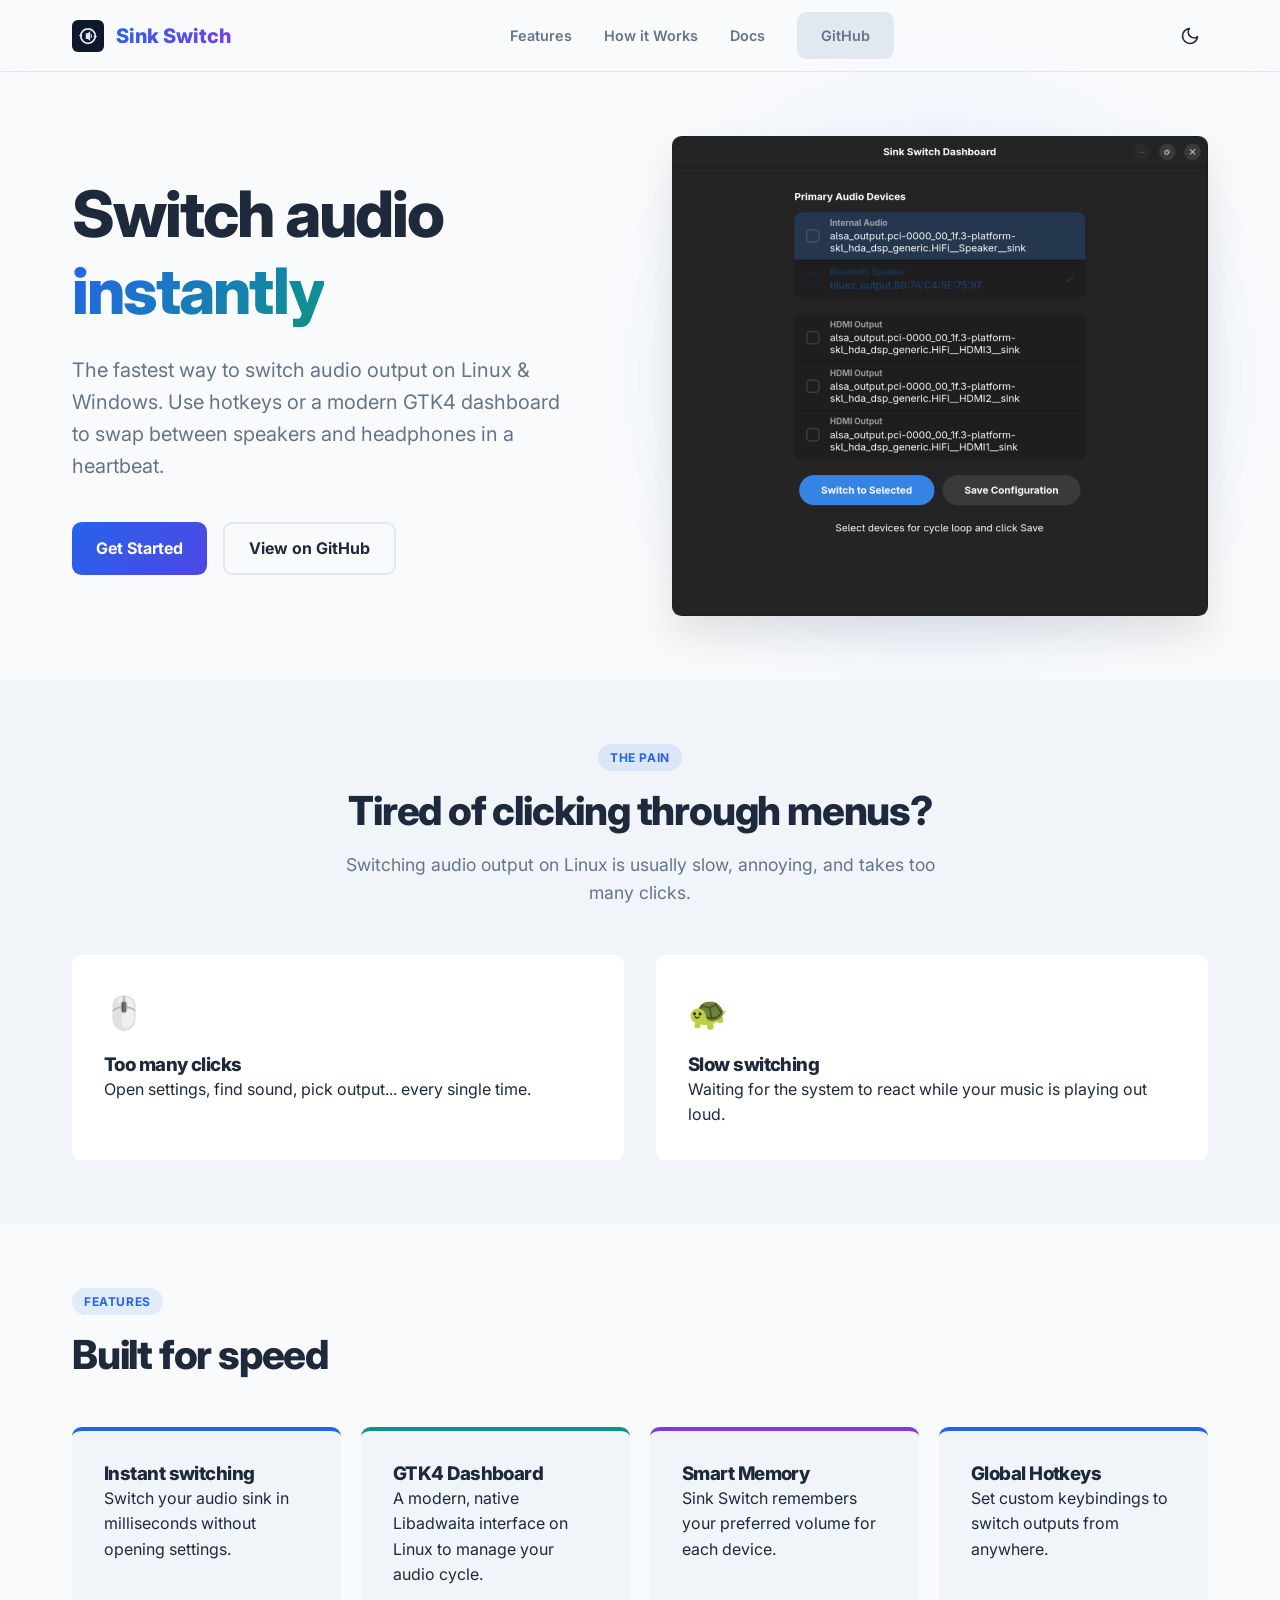
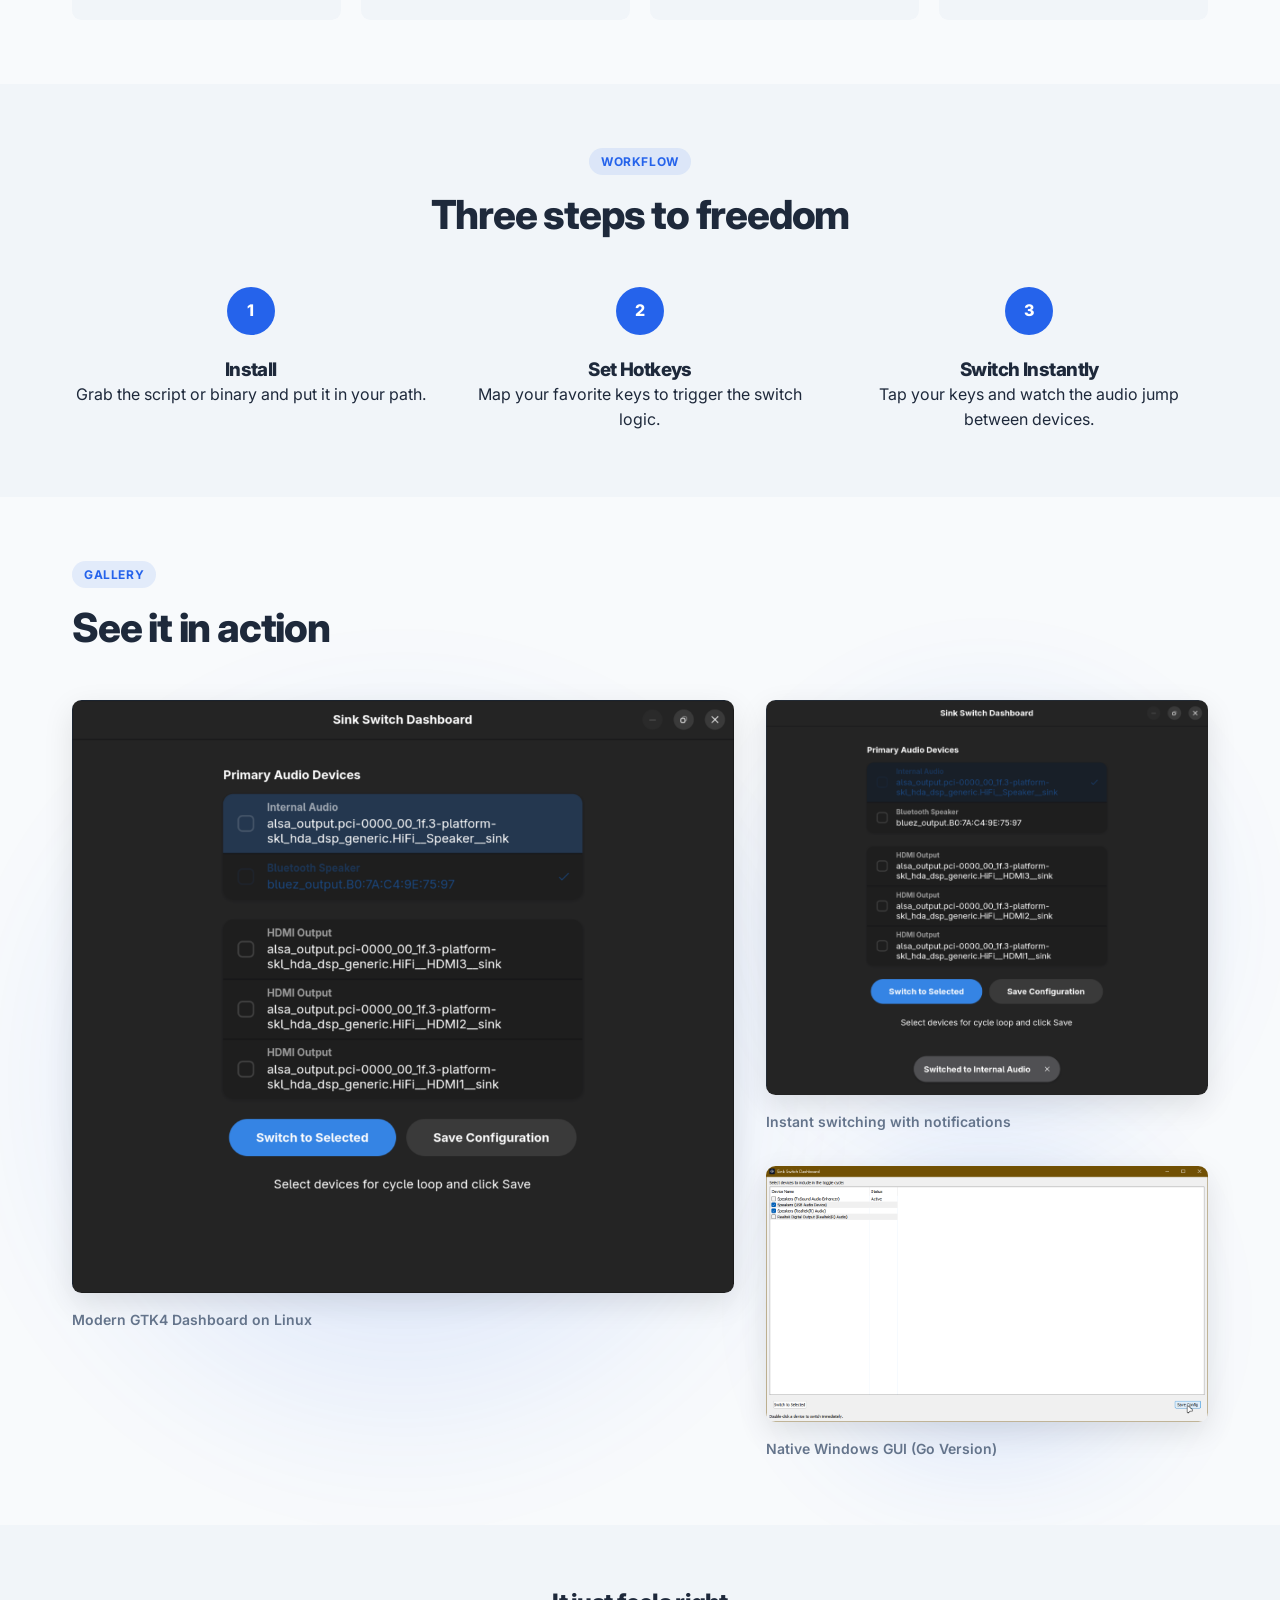
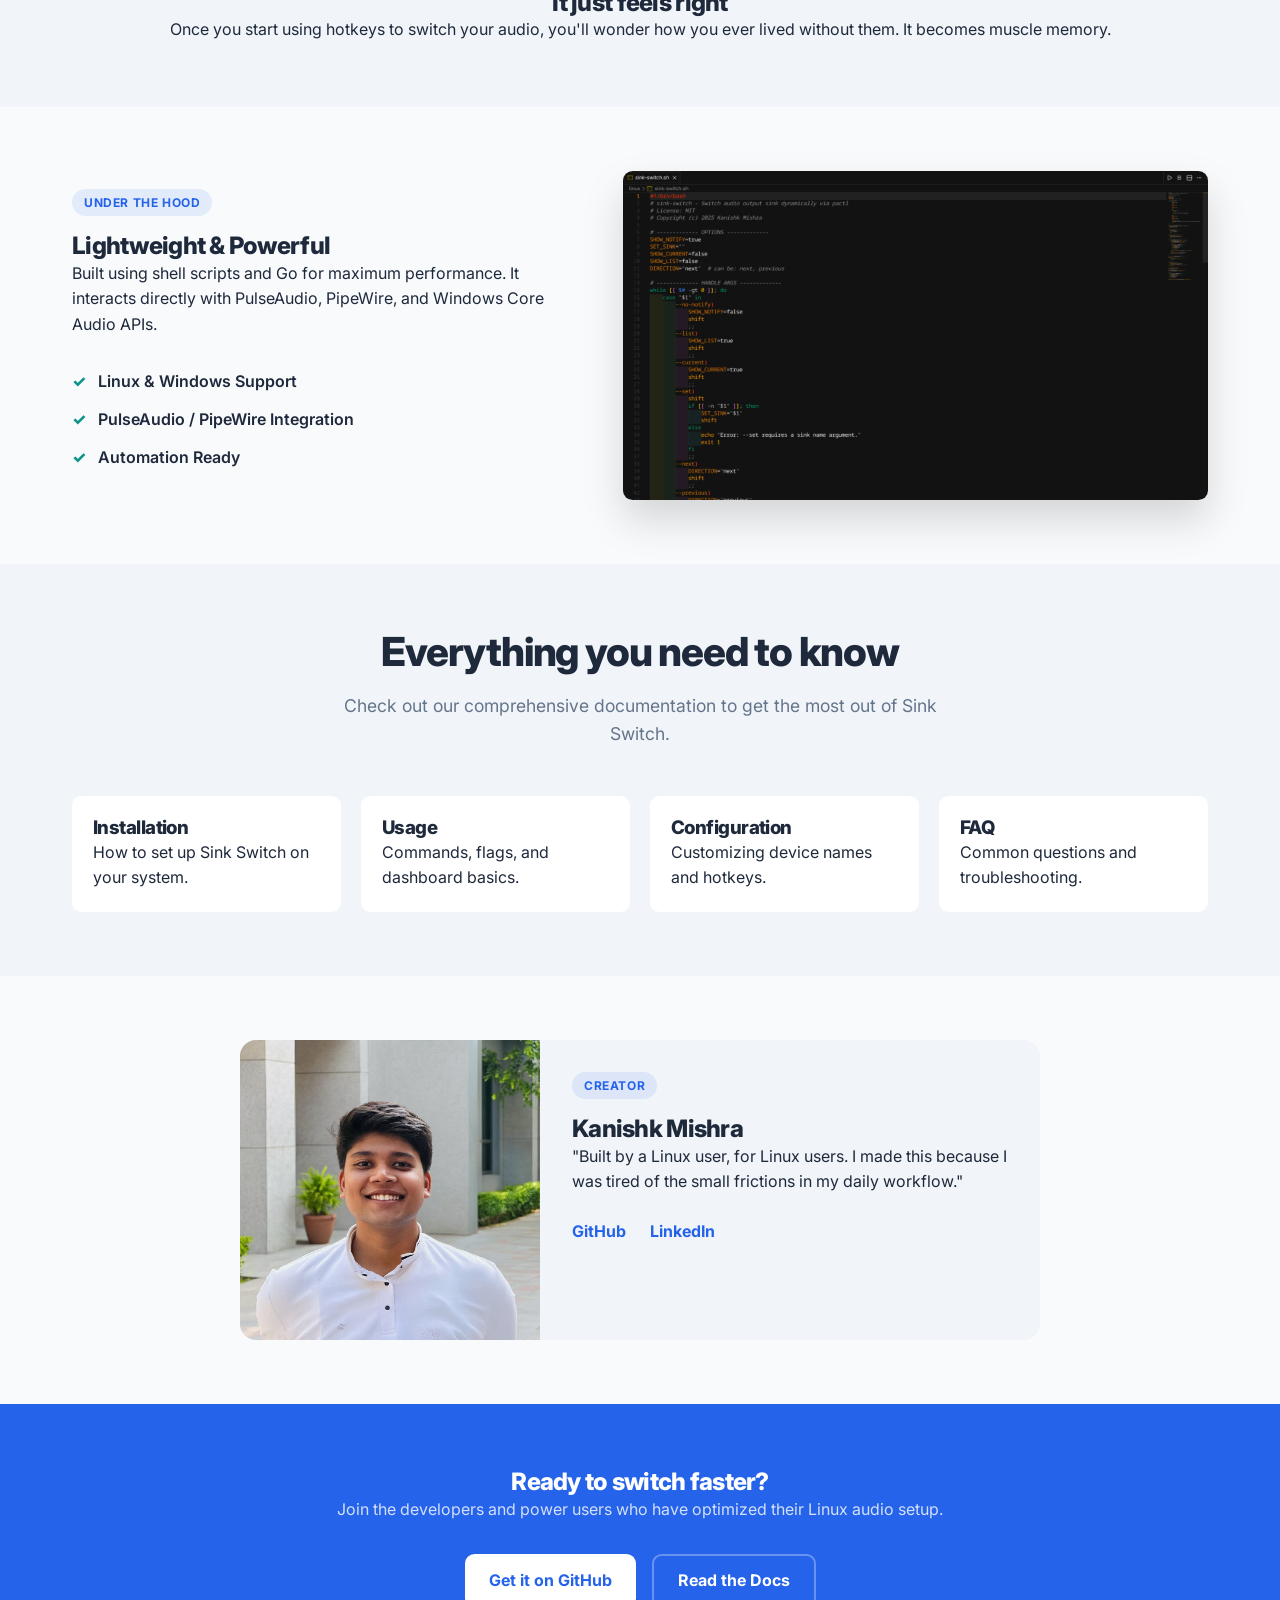
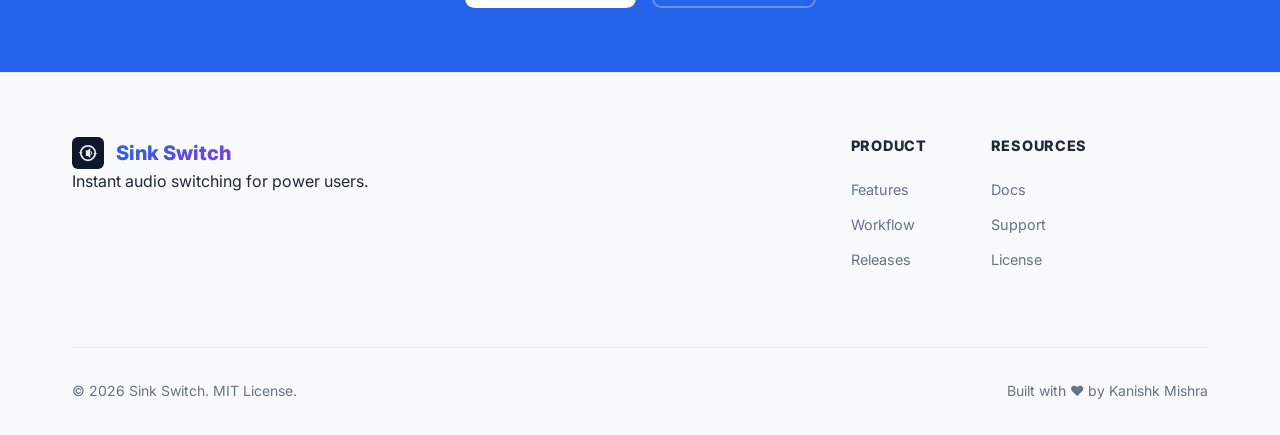
==== commit bf082d37: "Updated copy year, and added linux screenshots too" ====
--- a/site/index.html
+++ b/site/index.html
@@ -3,7 +3,7 @@
 <head>
     <meta charset="UTF-8">
     <meta name="viewport" content="width=device-width, initial-scale=1.0">
-    <title>Sink-Switch | Instant Audio Switching</title>
+    <title>Sink Switch | Instant Audio Switching</title>
     <link rel="icon" type="image/svg+xml" href="assets/logo.svg" class="favicon">
     <link rel="preconnect" href="https://fonts.googleapis.com">
     <link rel="preconnect" href="https://fonts.gstatic.com" crossorigin>
@@ -20,8 +20,8 @@
     <header>
         <div class="container nav-container">
             <div class="logo">
-                <img src="assets/logo.svg" alt="Sink-Switch Logo" class="logo-img">
-                <span class="logo-text">Sink-Switch</span>
+                <img src="assets/logo.svg" alt="Sink Switch Logo" class="logo-img">
+                <span class="logo-text">Sink Switch</span>
             </div>
             <nav class="desktop-nav">
                 <a href="#features">Features</a>
@@ -54,7 +54,7 @@
                     </div>
                 </div>
                 <div class="hero-visual halo-effect">
-                    <img src="assets/linux_gui.png" alt="Sink-Switch Linux GTK4 Dashboard" class="hero-image">
+                    <img src="assets/linux_gui.png" alt="Sink Switch Linux GTK4 Dashboard" class="hero-image">
                 </div>
             </div>
         </section>
@@ -100,7 +100,7 @@
                     </div>
                     <div class="feature-card accent-tertiary">
                         <h3>Smart Memory</h3>
-                        <p>Sink-Switch remembers your preferred volume for each device.</p>
+                        <p>Sink Switch remembers your preferred volume for each device.</p>
                     </div>
                     <div class="feature-card accent-primary">
                         <h3>Global Hotkeys</h3>
@@ -154,7 +154,7 @@
                         <p class="caption">Instant switching with notifications</p>
                     </div>
                     <div class="screenshot-item halo-effect">
-                        <img src="assets/go_version.png" alt="Windows Go Version">
+                        <img src="assets/sink_switch_configuration.png" alt="Windows Go Version">
                         <p class="caption">Native Windows GUI (Go Version)</p>
                     </div>
                 </div>
@@ -197,12 +197,12 @@
             <div class="container">
                 <div class="section-header center">
                     <h2>Everything you need to know</h2>
-                    <p>Check out our comprehensive documentation to get the most out of Sink-Switch.</p>
+                    <p>Check out our comprehensive documentation to get the most out of Sink Switch.</p>
                 </div>
                 <div class="docs-grid">
                     <a href="docs/installation/index.html" class="docs-card">
                         <h3>Installation</h3>
-                        <p>How to set up Sink-Switch on your system.</p>
+                        <p>How to set up Sink Switch on your system.</p>
                     </a>
                     <a href="docs/usage/index.html" class="docs-card">
                         <h3>Usage</h3>
@@ -258,8 +258,8 @@
             <div class="footer-grid">
                 <div class="footer-brand">
                     <div class="logo">
-                        <img src="assets/logo.svg" alt="Sink-Switch Logo" class="logo-img">
-                        <span class="logo-text">Sink-Switch</span>
+                        <img src="assets/logo.svg" alt="Sink Switch Logo" class="logo-img">
+                        <span class="logo-text">Sink Switch</span>
                     </div>
                     <p>Instant audio switching for power users.</p>
                 </div>
@@ -279,7 +279,7 @@
                 </div>
             </div>
             <div class="footer-bottom">
-                <p>&copy; 2024 Sink-Switch. MIT License.</p>
+                <p>&copy; 2026 Sink Switch. MIT License.</p>
                 <p>Built with ❤️ by Kanishk Mishra</p>
             </div>
         </div>
--- a/site/style.css
+++ b/site/style.css
@@ -295,18 +295,25 @@
     position: relative;
 }
 
+.halo-effect {
+    position: relative;
+    display: inline-block; /* Ensure it wraps around the image */
+    width: 100%;
+}
+
 .halo-effect::after {
     content: '';
     position: absolute;
     top: 50%;
     left: 50%;
     transform: translate(-50%, -50%);
-    width: 100%;
-    height: 100%;
-    background: radial-gradient(circle, var(--primary) 0%, transparent 65%);
-    filter: blur(40px);
-    opacity: 0.25;
+    width: 120%; /* Slightly larger than the image for a halo effect */
+    height: 120%;
+    background: radial-gradient(circle, var(--primary) 0%, transparent 70%);
+    filter: blur(50px);
+    opacity: 0.2;
     z-index: -1;
+    pointer-events: none;
 }
 
 /* Problem Section */
